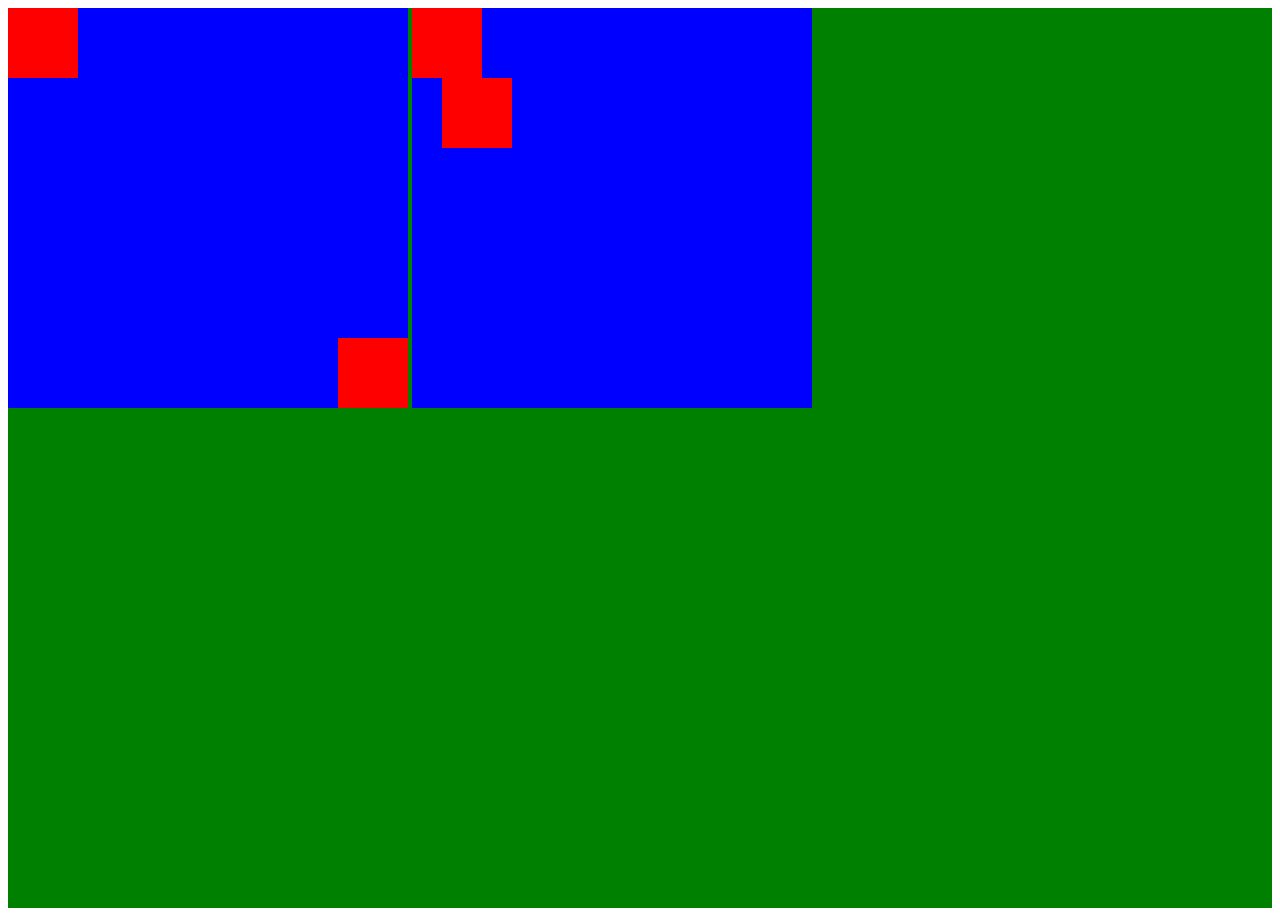
==== index.html @ 3fd34112 "Now we can enjoy with position relative and absolute" ====
<!DOCTYPE html>
<html lang="en" dir="ltr">
  <head>
    <meta charset="utf-8">
    <title>Posizionamento Quadratini</title>
    <link rel="stylesheet" href="style.css">
  </head>
  <body>

    <!-- 1 div che contiene due div -->
    <div class="container">

      <!-- due div che contengono due div ciascuno -->
      <div class="blue" id="first">
        <div class="red">
        </div>
        <div class="red">
        </div>
      </div>

      <div class="blue" id="second">
        <div class="red">
        </div>
        <div class="red">
        </div>
      </div>

    </div>
  </body>
</html>
---- style.css ----
*{
  box-sizing: border-box;
}

.container{
  width: 100%;
  height: 900px;
  background-color: green;
}

.blue{
  width: 400px;
  height: 400px;
  background-color: blue;
  display: inline-block;
  position: relative;
}

.red{
  width: 70px;
  height: 70px;
  background-color: red;
}

#first .red:last-child{
  position: absolute;
  bottom: 0;
  right: 0;
}

#second .red:last-child{
  position: relative;
  left: 30px;
}
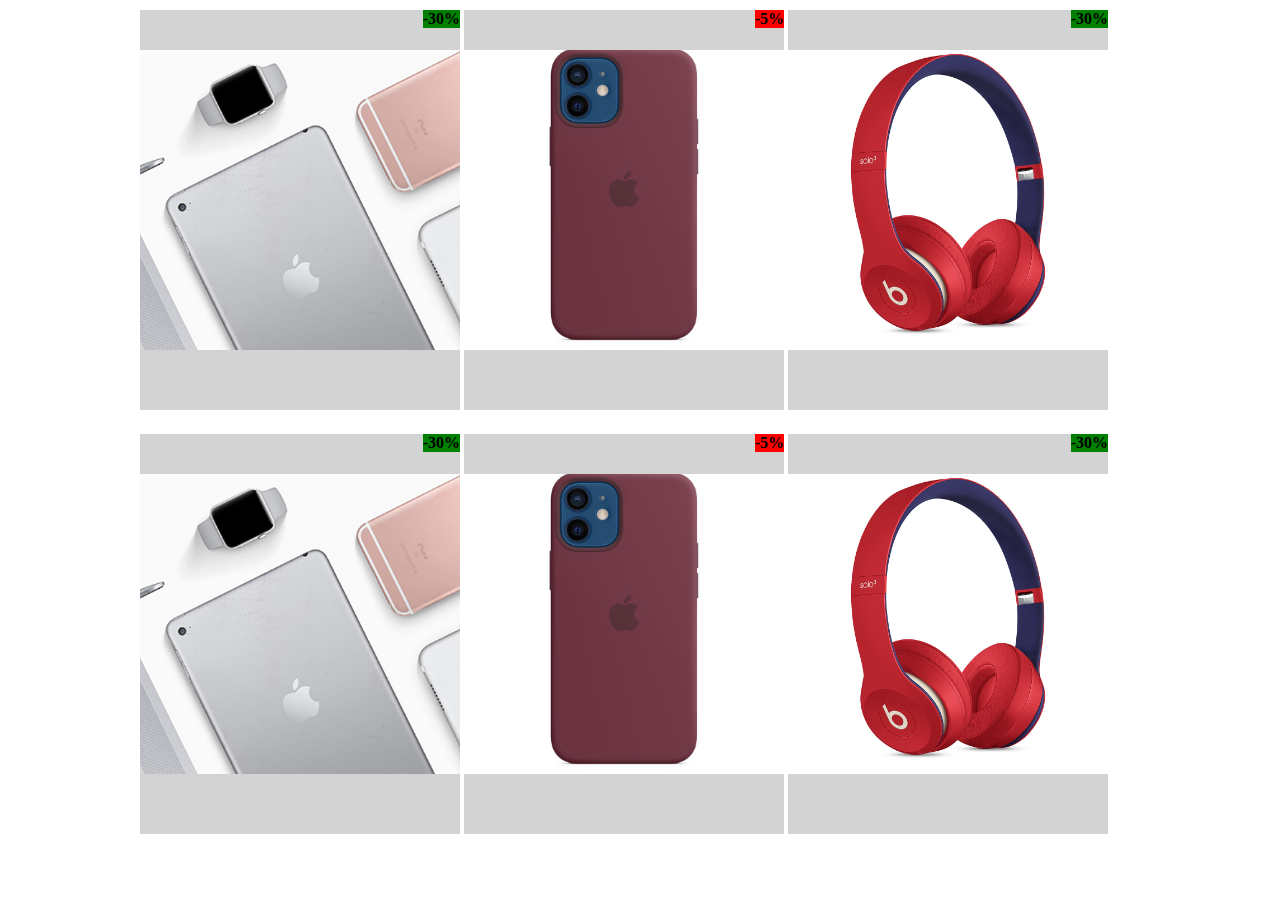
==== commit 5e408b79: "Here we can see how position works and we meet hover and display none/block" ====
--- a/index.html
+++ b/index.html
@@ -2,28 +2,64 @@
 <html lang="en" dir="ltr">
   <head>
     <meta charset="utf-8">
-    <title>Posizionamento Quadratini</title>
+    <title>Catalogo E-Commerce</title>
     <link rel="stylesheet" href="style.css">
   </head>
   <body>
 
-    <!-- 1 div che contiene due div -->
+    <!-- container for all -->
     <div class="container">
 
-      <!-- due div che contengono due div ciascuno -->
-      <div class="blue" id="first">
-        <div class="red">
+      <!-- 6 container for product -->
+      <div class="product">
+        <div class="img" id="apple"></div>
+        <div class="discount green">
+          <span>-30%</span>
         </div>
-        <div class="red">
-        </div>
+        <div class="heart">&hearts;</div>
       </div>
 
-      <div class="blue" id="second">
-        <div class="red">
+      <div class="product">
+        <div class="img" id="iphone"></div>
+        <div class="discount red">
+          <span>-5%</span>
         </div>
-        <div class="red">
+        <div class="heart">&hearts;</div>
+      </div>
+
+      <div class="product">
+        <div class="img" id="beats"></div>
+        <div class="discount green">
+          <span>-30%</span>
         </div>
+        <div class="heart">&hearts;</div>
       </div>
+
+      <div class="product">
+        <div class="img" id="apple"></div>
+        <div class="discount green">
+          <span>-30%</span>
+        </div>
+        <div class="heart">&hearts;</div>
+      </div>
+
+      <div class="product">
+        <div class="img" id="iphone"></div>
+        <div class="discount red">
+          <span>-5%</span>
+        </div>
+        <div class="heart">&hearts;</div>
+      </div>
+
+      <div class="product">
+        <div class="img" id="beats"></div>
+        <div class="discount green">
+          <span>-30%</span>
+        </div>
+        <div class="heart">&hearts;</div>
+      </div>
+
+      <!-- end productd -->
 
     </div>
   </body>
--- a/style.css
+++ b/style.css
@@ -1,34 +1,74 @@
 *{
   box-sizing: border-box;
+  margin: 0;
 }
 
 .container{
-  width: 100%;
-  height: 900px;
-  background-color: green;
+  width: 1000px;
+  margin: auto;
+
 }
 
-.blue{
-  width: 400px;
+.product{
+  width: 32%;
   height: 400px;
-  background-color: blue;
+  background-color: lightgrey;
   display: inline-block;
   position: relative;
+  margin: 10px 0;
 }
 
-.red{
-  width: 70px;
-  height: 70px;
+.heart{
+  width: 100%;
+  position: absolute;
+  bottom: 0;
+  color:lightgrey;
+  font-size: 60px;
+  color: red;
+  display: none;
+  text-align: center;
+}
+
+.product:hover .heart{
+  display: block;
+}
+
+.img{
+  width: 100%;
+  height: 300px;
+}
+
+#apple, #iphone, #beats{
+  background-size: cover;
+  background-position: center;
+  position: relative;
+  top: 40px;
+}
+
+#apple{
+  background-image: url("img/apple.jpg");
+}
+
+#iphone{
+  background-image: url("img/iphone.jpg");
+}
+
+#beats{
+  background-image: url("img/beats.jpg");
+}
+
+
+.discount{
+  position: absolute;
+  top: 0;
+  right: 0;
+  font-weight: bold;
+}
+
+.discount.red{
   background-color: red;
 }
 
-#first .red:last-child{
-  position: absolute;
-  bottom: 0;
-  right: 0;
+.discount.green{
+  background-color: green;
 }
-
-#second .red:last-child{
-  position: relative;
-  left: 30px;
-}
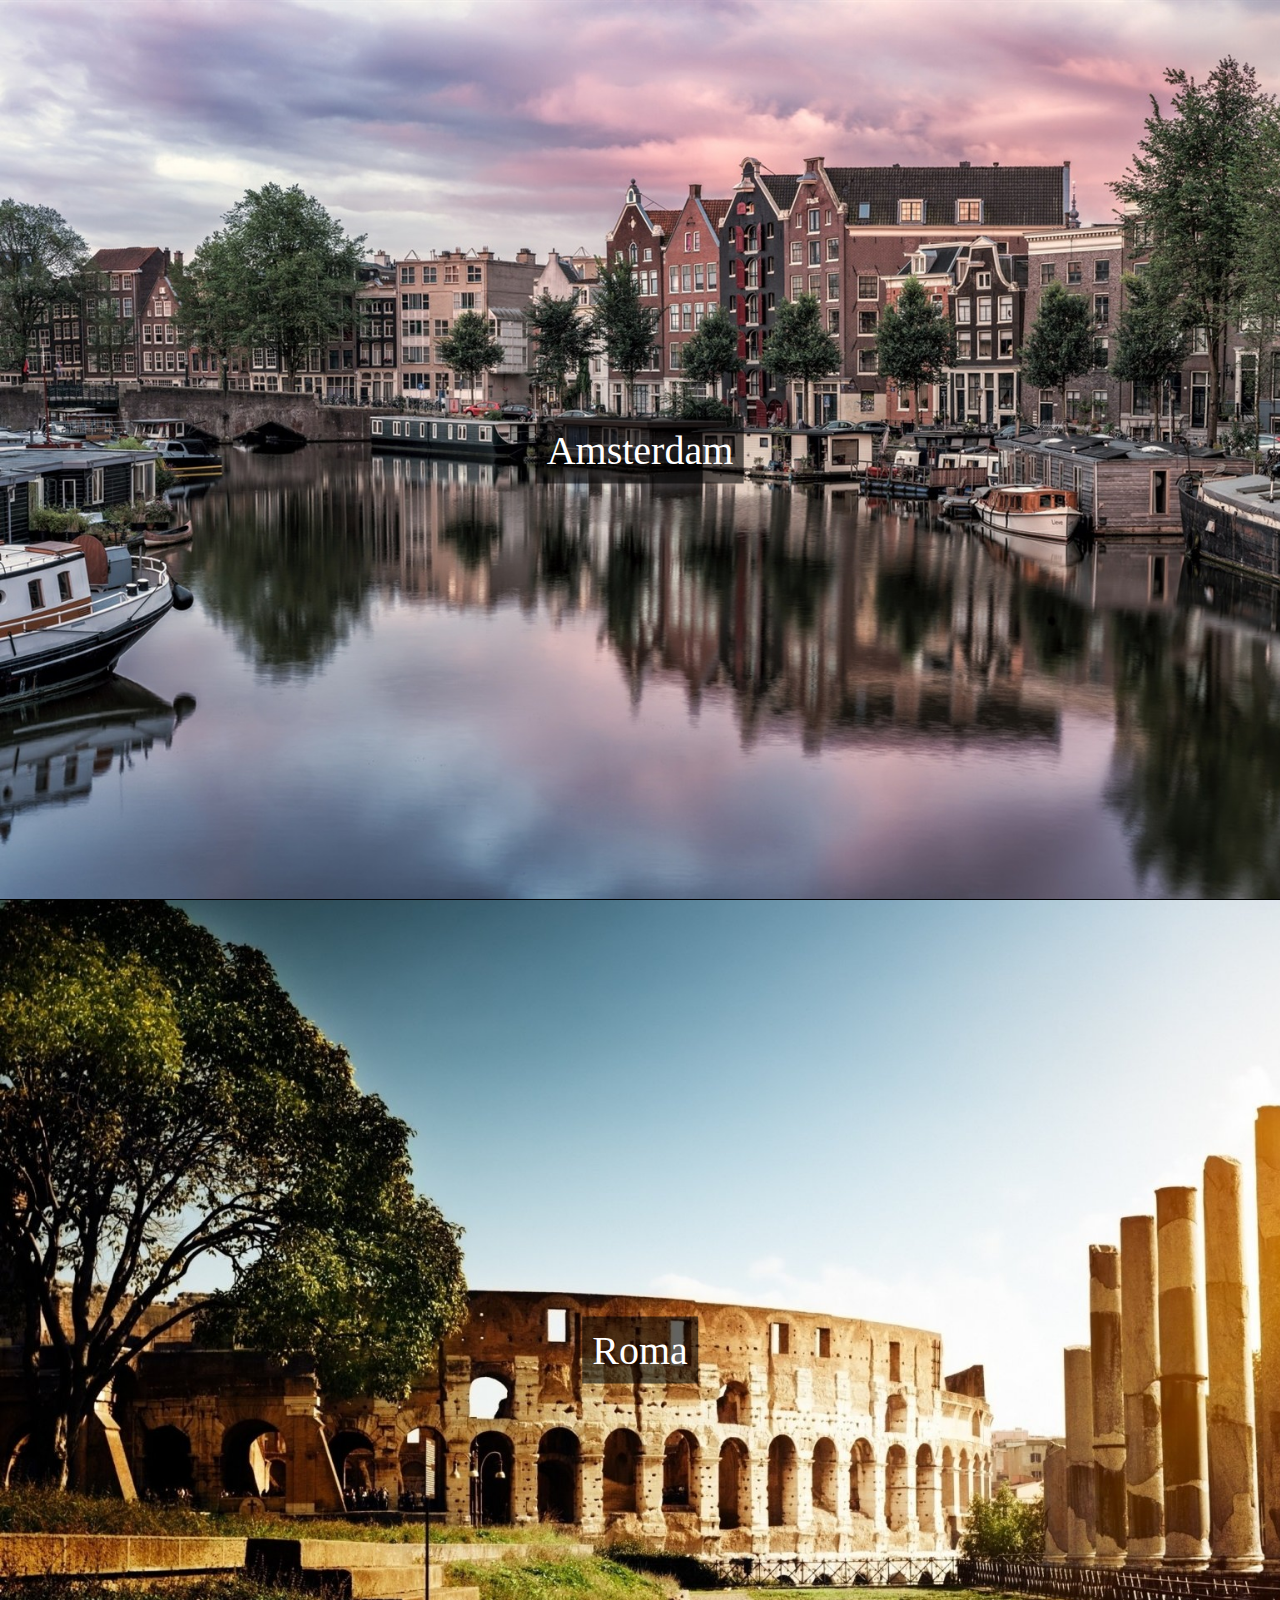
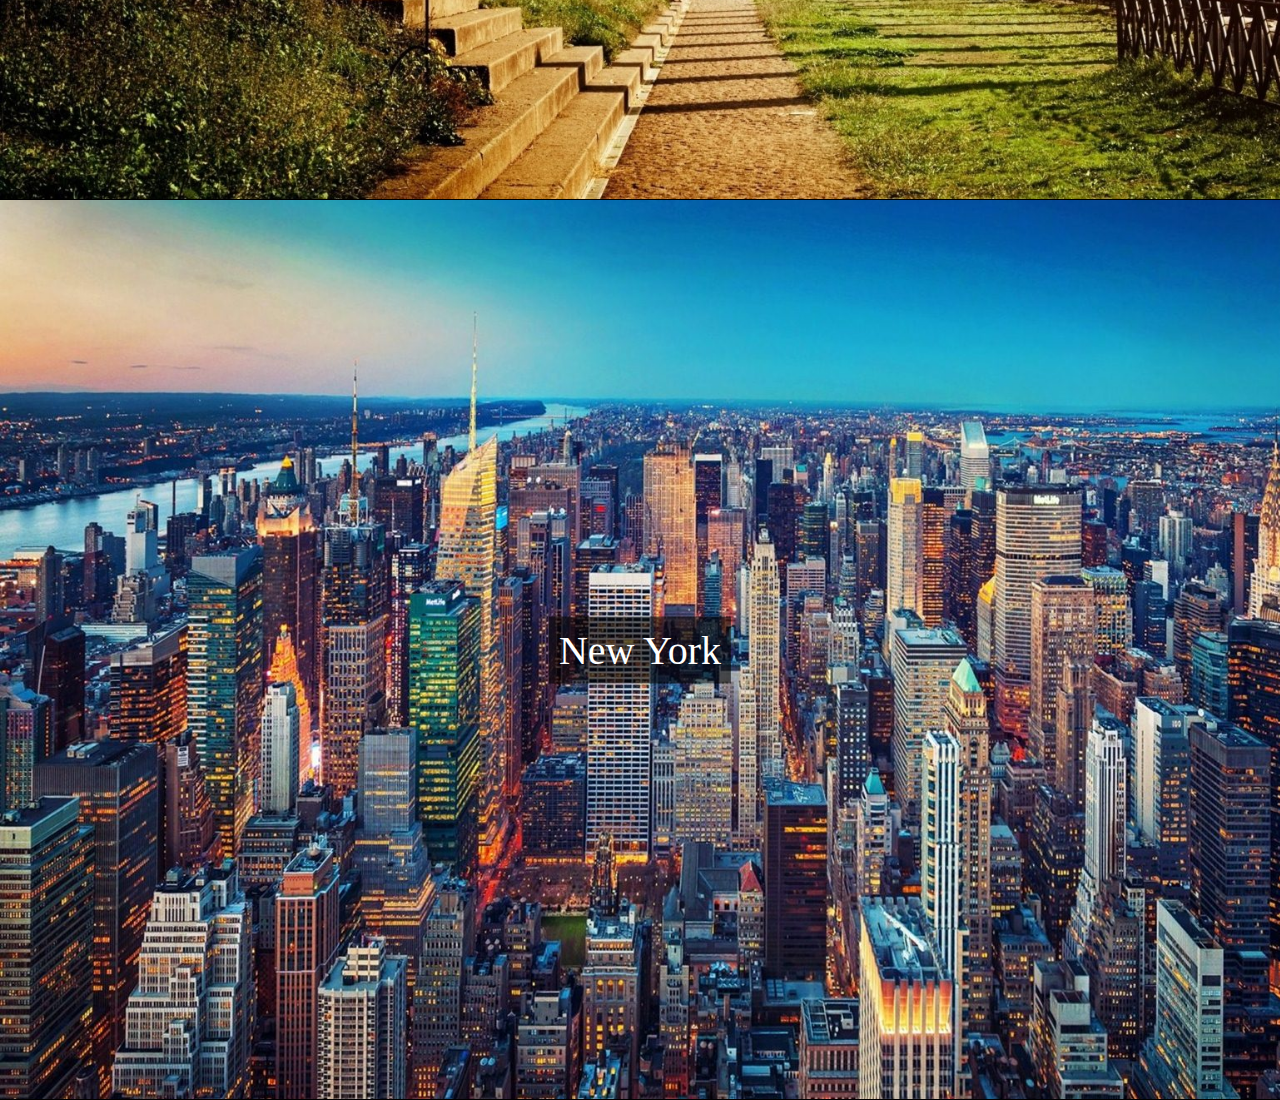
==== commit a13d00c6: "this exercise is good to strengthen position and move text in the middle of the image." ====
--- a/index.html
+++ b/index.html
@@ -2,65 +2,31 @@
 <html lang="en" dir="ltr">
   <head>
     <meta charset="utf-8">
-    <title>Catalogo E-Commerce</title>
+    <title>Blocchi Air B&B</title>
     <link rel="stylesheet" href="style.css">
   </head>
   <body>
 
-    <!-- container for all -->
-    <div class="container">
+    <!-- prima immagine -->
 
-      <!-- 6 container for product -->
-      <div class="product">
-        <div class="img" id="apple"></div>
-        <div class="discount green">
-          <span>-30%</span>
+
+      <div class="city" id="amsterdam">
+        <div class="boxText">
+          <div>Amsterdam</div>
         </div>
-        <div class="heart">&hearts;</div>
       </div>
 
-      <div class="product">
-        <div class="img" id="iphone"></div>
-        <div class="discount red">
-          <span>-5%</span>
+      <div class="city" id="rome">
+        <div class="boxText">
+          <div>Roma</div>
         </div>
-        <div class="heart">&hearts;</div>
       </div>
 
-      <div class="product">
-        <div class="img" id="beats"></div>
-        <div class="discount green">
-          <span>-30%</span>
+      <div class="city" id="newyork">
+        <div class="boxText">
+          <div>New York</div>
         </div>
-        <div class="heart">&hearts;</div>
       </div>
 
-      <div class="product">
-        <div class="img" id="apple"></div>
-        <div class="discount green">
-          <span>-30%</span>
-        </div>
-        <div class="heart">&hearts;</div>
-      </div>
-
-      <div class="product">
-        <div class="img" id="iphone"></div>
-        <div class="discount red">
-          <span>-5%</span>
-        </div>
-        <div class="heart">&hearts;</div>
-      </div>
-
-      <div class="product">
-        <div class="img" id="beats"></div>
-        <div class="discount green">
-          <span>-30%</span>
-        </div>
-        <div class="heart">&hearts;</div>
-      </div>
-
-      <!-- end productd -->
-
-    </div>
   </body>
 </html>
--- a/style.css
+++ b/style.css
@@ -1,74 +1,34 @@
 *{
+  margin: 0;
   box-sizing: border-box;
-  margin: 0;
 }
 
-.container{
-  width: 1000px;
-  margin: auto;
-
+.city{
+  height: 100vh;
+  border-bottom: 1px solid black;
+  position: relative;
+  background-size: cover;
 }
 
-.product{
-  width: 32%;
-  height: 400px;
-  background-color: lightgrey;
-  display: inline-block;
-  position: relative;
-  margin: 10px 0;
+#amsterdam{
+  background-image: url("img/amsterdam.jpg");
 }
 
-.heart{
-  width: 100%;
-  position: absolute;
-  bottom: 0;
-  color:lightgrey;
-  font-size: 60px;
-  color: red;
-  display: none;
-  text-align: center;
+#rome{
+  background-image: url("img/rome.jpg");
 }
 
-.product:hover .heart{
-  display: block;
+#newyork{
+  background-image: url("img/newyork.jpg");
 }
 
-.img{
-  width: 100%;
-  height: 300px;
+.boxText{
+  position: absolute;
+  top: 50%;
+  left: 50%;
+  transform: translate(-50%, -50%);
+  background-color: rgba(0, 0, 0, 0.6);
+  padding: 10px;
+  color: white;
+  font-size: 40px
 }
-
-#apple, #iphone, #beats{
-  background-size: cover;
-  background-position: center;
-  position: relative;
-  top: 40px;
-}
-
-#apple{
-  background-image: url("img/apple.jpg");
-}
-
-#iphone{
-  background-image: url("img/iphone.jpg");
-}
-
-#beats{
-  background-image: url("img/beats.jpg");
-}
-
-
-.discount{
-  position: absolute;
-  top: 0;
-  right: 0;
-  font-weight: bold;
-}
-
-.discount.red{
-  background-color: red;
-}
-
-.discount.green{
-  background-color: green;
-}
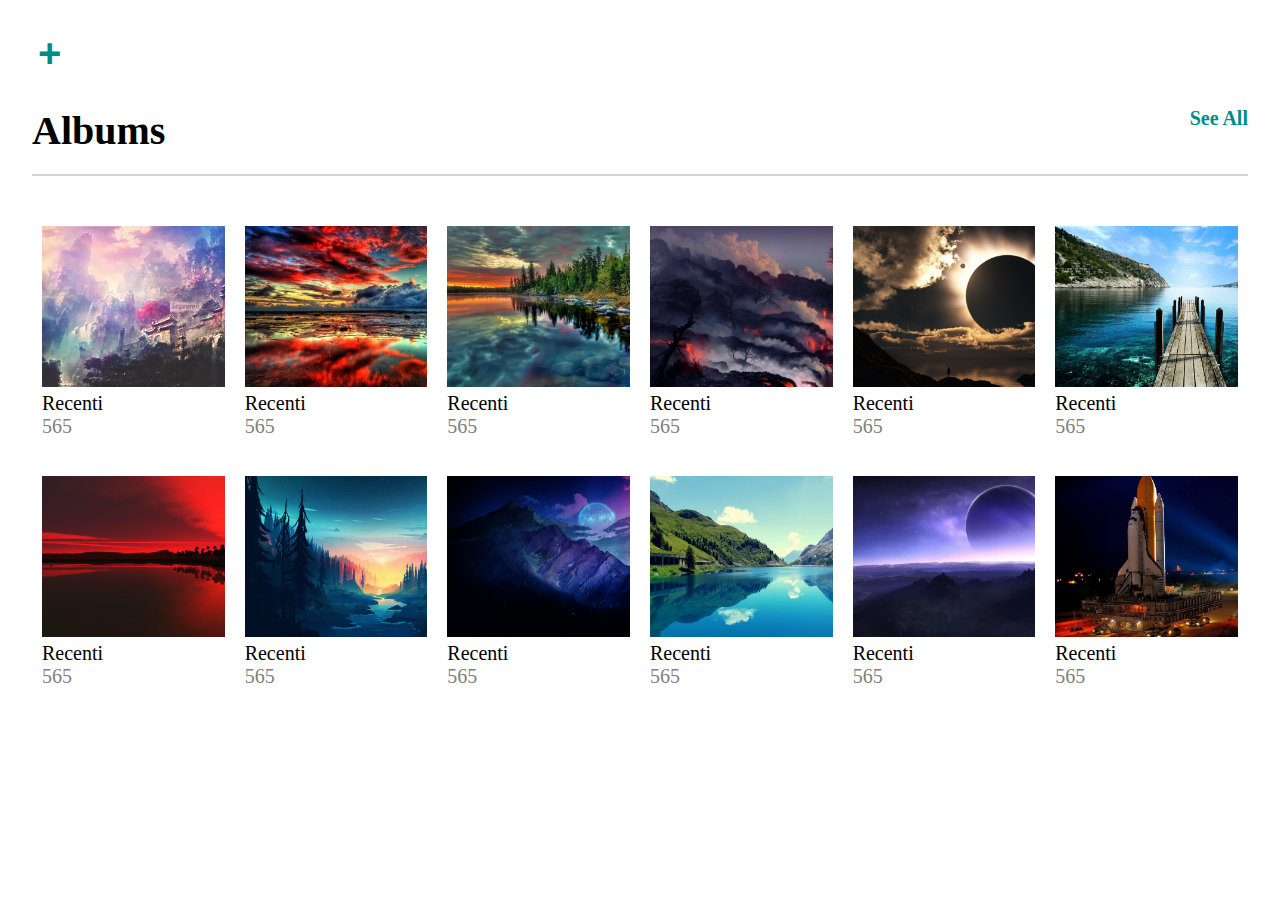
==== commit 7f313305: "with this exercise we will work with float and clear" ====
--- a/index.html
+++ b/index.html
@@ -2,31 +2,109 @@
 <html lang="en" dir="ltr">
   <head>
     <meta charset="utf-8">
-    <title>Blocchi Air B&B</title>
+    <title>Album Fotografico</title>
     <link rel="stylesheet" href="style.css">
   </head>
   <body>
+    <div class="container">
 
-    <!-- prima immagine -->
+      <header>
+
+        <!-- pulsante ADD, h1 ed pulsante See All. I pulsanti sono momentaneamente testo -->
+        <button type="button" class="iteration">+</button>
+        <div>
+          <h1>Albums</h1>
+          <span class="iteration">See All</span>
+        </div>
+        <hr>
+      </header>
+
+      <main>
+
+        <!-- una riga da 6 elementi. ognuno ha una img, un testo ed un contatore -->
+        <div class="row">
+
+          <div class="picture">
+            <div class="img" id="first"></div>
+            <span>Recenti</span>
+            <span class="counter">565</span>
+          </div>
+
+          <div class="picture">
+            <div class="img" id="second"></div>
+            <span>Recenti</span>
+            <span class="counter">565</span>
+          </div>
+
+          <div class="picture">
+            <div class="img" id="third"></div>
+            <span>Recenti</span>
+            <span class="counter">565</span>
+          </div>
+
+          <div class="picture">
+            <div class="img" id="fourth"></div>
+            <span>Recenti</span>
+            <span class="counter">565</span>
+          </div>
+
+          <div class="picture">
+            <div class="img" id="fifth"></div>
+            <span>Recenti</span>
+            <span class="counter">565</span>
+          </div>
+
+          <div class="picture">
+            <div class="img" id="sixth"></div>
+            <span>Recenti</span>
+            <span class="counter">565</span>
+          </div>
+
+        </div>
+
+        <div class="row">
+
+          <div class="picture">
+            <div class="img" id="seventh"></div>
+            <span>Recenti</span>
+            <span class="counter">565</span>
+          </div>
+
+          <div class="picture">
+            <div class="img" id="eighth"></div>
+            <span>Recenti</span>
+            <span class="counter">565</span>
+          </div>
+
+          <div class="picture">
+            <div class="img" id="ninth"></div>
+            <span>Recenti</span>
+            <span class="counter">565</span>
+          </div>
+
+          <div class="picture">
+            <div class="img" id="tenth"></div>
+            <span>Recenti</span>
+            <span class="counter">565</span>
+          </div>
+
+          <div class="picture">
+            <div class="img" id="eleventh"></div>
+            <span>Recenti</span>
+            <span class="counter">565</span>
+          </div>
+
+          <div class="picture">
+            <div class="img" id="twelfth"></div>
+            <span>Recenti</span>
+            <span class="counter">565</span>
+          </div>
+
+        </div>
+
+      </main>
 
 
-      <div class="city" id="amsterdam">
-        <div class="boxText">
-          <div>Amsterdam</div>
-        </div>
-      </div>
-
-      <div class="city" id="rome">
-        <div class="boxText">
-          <div>Roma</div>
-        </div>
-      </div>
-
-      <div class="city" id="newyork">
-        <div class="boxText">
-          <div>New York</div>
-        </div>
-      </div>
-
+    </div>
   </body>
 </html>
--- a/style.css
+++ b/style.css
@@ -1,34 +1,120 @@
 *{
+  box-sizing: border-box;
   margin: 0;
-  box-sizing: border-box;
 }
 
-.city{
-  height: 100vh;
-  border-bottom: 1px solid black;
-  position: relative;
-  background-size: cover;
+body{
+  font-family: "heebo";
+  font-size: 20px;
 }
 
-#amsterdam{
-  background-image: url("img/amsterdam.jpg");
+.container{
+  width: 95vw;
+  margin: 30px auto;
 }
 
-#rome{
-  background-image: url("img/rome.jpg");
+.iteration{
+  font-weight: bold;
+  color: darkcyan;
 }
 
-#newyork{
-  background-image: url("img/newyork.jpg");
+button{
+  background: none;
+  border: none;
+  margin-bottom: 30px;
+  font-size: 40px;
 }
 
-.boxText{
-  position: absolute;
-  top: 50%;
-  left: 50%;
-  transform: translate(-50%, -50%);
-  background-color: rgba(0, 0, 0, 0.6);
+header > div{
+  width: 100%;
+  clear: both;
+  content: "";
+  display: table;.
+}
+
+div > h1{
+  float: left;
+}
+
+div > span.iteration{
+  float: right;
+}
+
+hr{
+  border: 1px solid lightgrey;
+  margin-top: 20px;
+  margin-bottom: 40px;
+}
+
+.row{
+  width: 100%;
+  clear: both;
+  content: "";
+  display: table;.
+}
+
+.picture{
+  height: 250px;
+  width: 16.666%;
   padding: 10px;
-  color: white;
-  font-size: 40px
+  float:left;
 }
+
+.img{
+  background-size: cover;
+  height: 70%;
+  margin-bottom: 5px;
+}
+
+#first{
+    background-image: url('img/1.png');
+}
+
+#second{
+    background-image: url('img/2.jpg');
+}
+
+#third{
+    background-image: url('img/3.jpg');
+}
+
+#fourth{
+    background-image: url('img/4.jpg');
+}
+#fifth{
+    background-image: url('img/5.jpg');
+}
+
+#sixth{
+    background-image: url('img/6.jpg');
+}
+
+#seventh{
+    background-image: url('img/7.jpg');
+}
+
+#eighth{
+    background-image: url('img/8.jpg');
+}
+#ninth{
+    background-image: url('img/9.jpg');
+}
+
+#tenth{
+    background-image: url('img/10.jpg');
+}
+
+#eleventh{
+    background-image: url('img/11.jpg');
+}
+
+#twelfth{
+    background-image: url('img/12.jpg');
+}
+
+
+
+.counter{
+  display: block;
+  color: grey;
+}
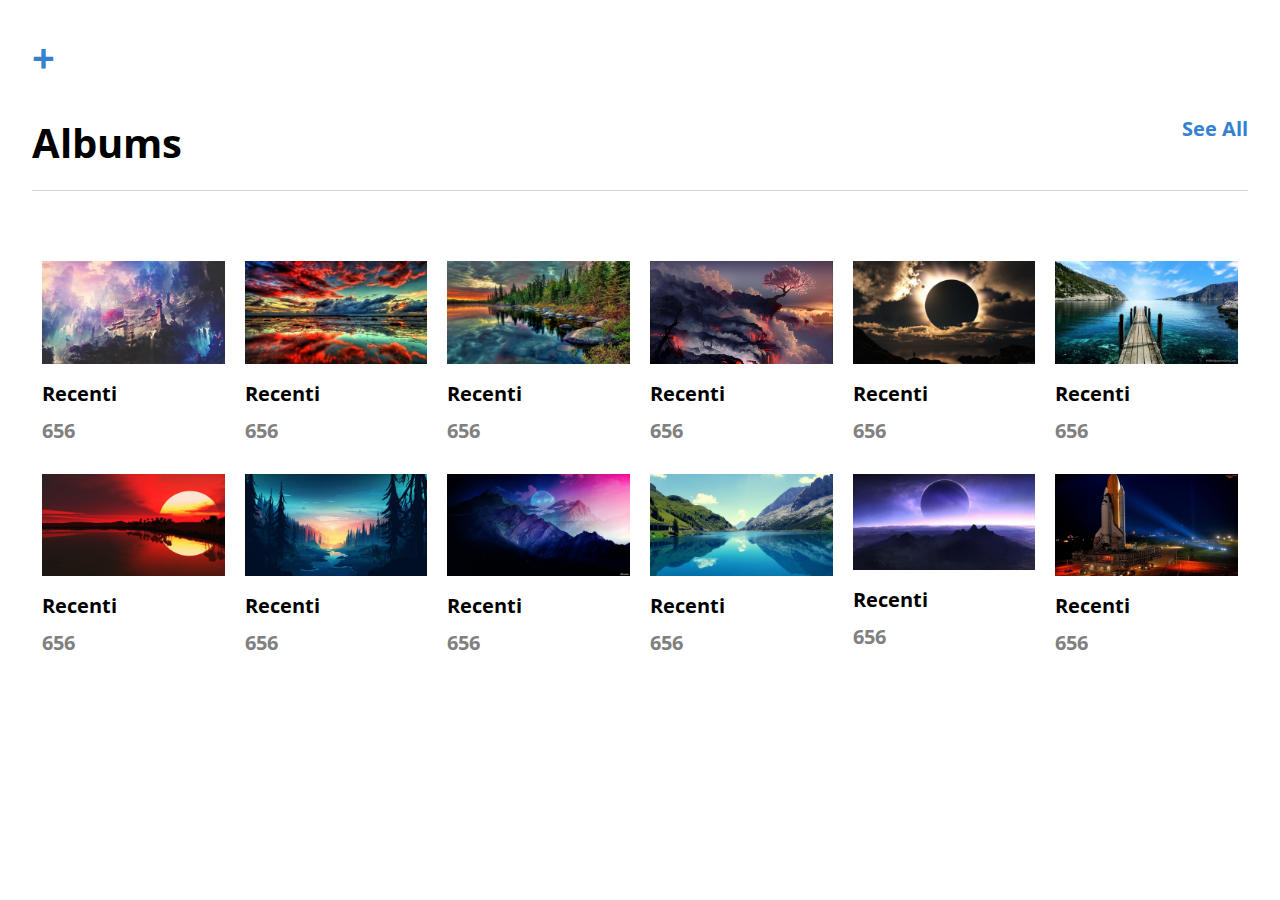
==== commit a5f3bd36: "refactoring" ====
--- a/index.html
+++ b/index.html
@@ -4,106 +4,169 @@
     <meta charset="utf-8">
     <title>Album Fotografico</title>
     <link rel="stylesheet" href="style.css">
+    <link rel="preconnect" href="https://fonts.gstatic.com">
+    <link href="https://fonts.googleapis.com/css2?family=Open+Sans&display=swap" rel="stylesheet">
   </head>
   <body>
     <div class="container">
 
-      <header>
+        <!-- pulsante ADD, h1 ed pulsante See All -->
 
-        <!-- pulsante ADD, h1 ed pulsante See All. I pulsanti sono momentaneamente testo -->
-        <button type="button" class="iteration">+</button>
-        <div>
-          <h1>Albums</h1>
-          <span class="iteration">See All</span>
-        </div>
-        <hr>
-      </header>
-
-      <main>
+          <div class="add">
+            <a href="#">+</a>
+          </div>
+          <div class="title">
+              Albums
+              <a href="#">See All</a>
+          </div>
 
         <!-- una riga da 6 elementi. ognuno ha una img, un testo ed un contatore -->
-        <div class="row">
+        <div class="albums">
 
-          <div class="picture">
-            <div class="img" id="first"></div>
-            <span>Recenti</span>
-            <span class="counter">565</span>
+          <div class="album">
+            <div class="album-img">
+              <img src="img/1.png">
+            </div>
+            <div class="album-title">
+              Recenti
+            </div>
+            <div class="album-number">
+              656
+            </div>
           </div>
 
-          <div class="picture">
-            <div class="img" id="second"></div>
-            <span>Recenti</span>
-            <span class="counter">565</span>
+          <div class="album">
+            <div class="album-img">
+              <img src="img/2.jpg">
+            </div>
+            <div class="album-title">
+              Recenti
+            </div>
+            <div class="album-number">
+              656
+            </div>
           </div>
 
-          <div class="picture">
-            <div class="img" id="third"></div>
-            <span>Recenti</span>
-            <span class="counter">565</span>
+          <div class="album">
+            <div class="album-img">
+              <img src="img/3.jpg">
+            </div>
+            <div class="album-title">
+              Recenti
+            </div>
+            <div class="album-number">
+              656
+            </div>
+          </div>
+          <div class="album">
+            <div class="album-img">
+              <img src="img/4.jpg">
+            </div>
+            <div class="album-title">
+              Recenti
+            </div>
+            <div class="album-number">
+              656
+            </div>
           </div>
 
-          <div class="picture">
-            <div class="img" id="fourth"></div>
-            <span>Recenti</span>
-            <span class="counter">565</span>
+          <div class="album">
+            <div class="album-img">
+              <img src="img/5.jpg">
+            </div>
+            <div class="album-title">
+              Recenti
+            </div>
+            <div class="album-number">
+              656
+            </div>
           </div>
 
-          <div class="picture">
-            <div class="img" id="fifth"></div>
-            <span>Recenti</span>
-            <span class="counter">565</span>
+          <div class="album">
+            <div class="album-img">
+              <img src="img/6.jpg">
+            </div>
+            <div class="album-title">
+              Recenti
+            </div>
+            <div class="album-number">
+              656
+            </div>
           </div>
 
-          <div class="picture">
-            <div class="img" id="sixth"></div>
-            <span>Recenti</span>
-            <span class="counter">565</span>
+          <div class="album">
+            <div class="album-img">
+              <img src="img/7.jpg">
+            </div>
+            <div class="album-title">
+              Recenti
+            </div>
+            <div class="album-number">
+              656
+            </div>
           </div>
 
-        </div>
-
-        <div class="row">
-
-          <div class="picture">
-            <div class="img" id="seventh"></div>
-            <span>Recenti</span>
-            <span class="counter">565</span>
+          <div class="album">
+            <div class="album-img">
+              <img src="img/8.jpg">
+            </div>
+            <div class="album-title">
+              Recenti
+            </div>
+            <div class="album-number">
+              656
+            </div>
           </div>
 
-          <div class="picture">
-            <div class="img" id="eighth"></div>
-            <span>Recenti</span>
-            <span class="counter">565</span>
+          <div class="album">
+            <div class="album-img">
+              <img src="img/9.jpg">
+            </div>
+            <div class="album-title">
+              Recenti
+            </div>
+            <div class="album-number">
+              656
+            </div>
+          </div>
+          <div class="album">
+            <div class="album-img">
+              <img src="img/10.jpg">
+            </div>
+            <div class="album-title">
+              Recenti
+            </div>
+            <div class="album-number">
+              656
+            </div>
           </div>
 
-          <div class="picture">
-            <div class="img" id="ninth"></div>
-            <span>Recenti</span>
-            <span class="counter">565</span>
+          <div class="album">
+            <div class="album-img">
+              <img src="img/11.jpg">
+            </div>
+            <div class="album-title">
+              Recenti
+            </div>
+            <div class="album-number">
+              656
+            </div>
           </div>
 
-          <div class="picture">
-            <div class="img" id="tenth"></div>
-            <span>Recenti</span>
-            <span class="counter">565</span>
+          <div class="album">
+            <div class="album-img">
+              <img src="img/12.jpg">
+            </div>
+            <div class="album-title">
+              Recenti
+            </div>
+            <div class="album-number">
+              656
+            </div>
           </div>
 
-          <div class="picture">
-            <div class="img" id="eleventh"></div>
-            <span>Recenti</span>
-            <span class="counter">565</span>
-          </div>
-
-          <div class="picture">
-            <div class="img" id="twelfth"></div>
-            <span>Recenti</span>
-            <span class="counter">565</span>
-          </div>
 
         </div>
-
-      </main>
-
 
     </div>
   </body>
--- a/style.css
+++ b/style.css
@@ -4,7 +4,8 @@
 }
 
 body{
-  font-family: "heebo";
+  font-family: 'Open Sans', sans-serif;
+  font-weight: bold;
   font-size: 20px;
 }
 
@@ -13,108 +14,38 @@
   margin: 30px auto;
 }
 
-.iteration{
-  font-weight: bold;
-  color: darkcyan;
+a{
+  font-size: 40px;
+  text-decoration: none;
+  color: #3481d0;
 }
 
-button{
-  background: none;
-  border: none;
-  margin-bottom: 30px;
+.title{
   font-size: 40px;
+  padding-bottom: 20px;
+  margin: 30px 0 60px;
+  border-bottom: 1px solid lightgrey;
 }
 
-header > div{
-  width: 100%;
-  clear: both;
-  content: "";
-  display: table;.
+.title a{
+  float: right;
+  font-size: 20px;
 }
 
-div > h1{
-  float: left;
-}
-
-div > span.iteration{
-  float: right;
-}
-
-hr{
-  border: 1px solid lightgrey;
-  margin-top: 20px;
-  margin-bottom: 40px;
-}
-
-.row{
-  width: 100%;
-  clear: both;
-  content: "";
-  display: table;.
-}
-
-.picture{
-  height: 250px;
-  width: 16.666%;
-  padding: 10px;
+.album{
+  width: calc(100% / 6 - 20px);
+  margin: 10px;
   float:left;
 }
 
-.img{
-  background-size: cover;
-  height: 70%;
-  margin-bottom: 5px;
+.album-img img{
+  width: 100%;
 }
 
-#first{
-    background-image: url('img/1.png');
+.album-title,.album-number{
+  margin: 10px 0;
 }
 
-#second{
-    background-image: url('img/2.jpg');
-}
-
-#third{
-    background-image: url('img/3.jpg');
-}
-
-#fourth{
-    background-image: url('img/4.jpg');
-}
-#fifth{
-    background-image: url('img/5.jpg');
-}
-
-#sixth{
-    background-image: url('img/6.jpg');
-}
-
-#seventh{
-    background-image: url('img/7.jpg');
-}
-
-#eighth{
-    background-image: url('img/8.jpg');
-}
-#ninth{
-    background-image: url('img/9.jpg');
-}
-
-#tenth{
-    background-image: url('img/10.jpg');
-}
-
-#eleventh{
-    background-image: url('img/11.jpg');
-}
-
-#twelfth{
-    background-image: url('img/12.jpg');
-}
-
-
-
-.counter{
-  display: block;
+.album-number{
   color: grey;
 }
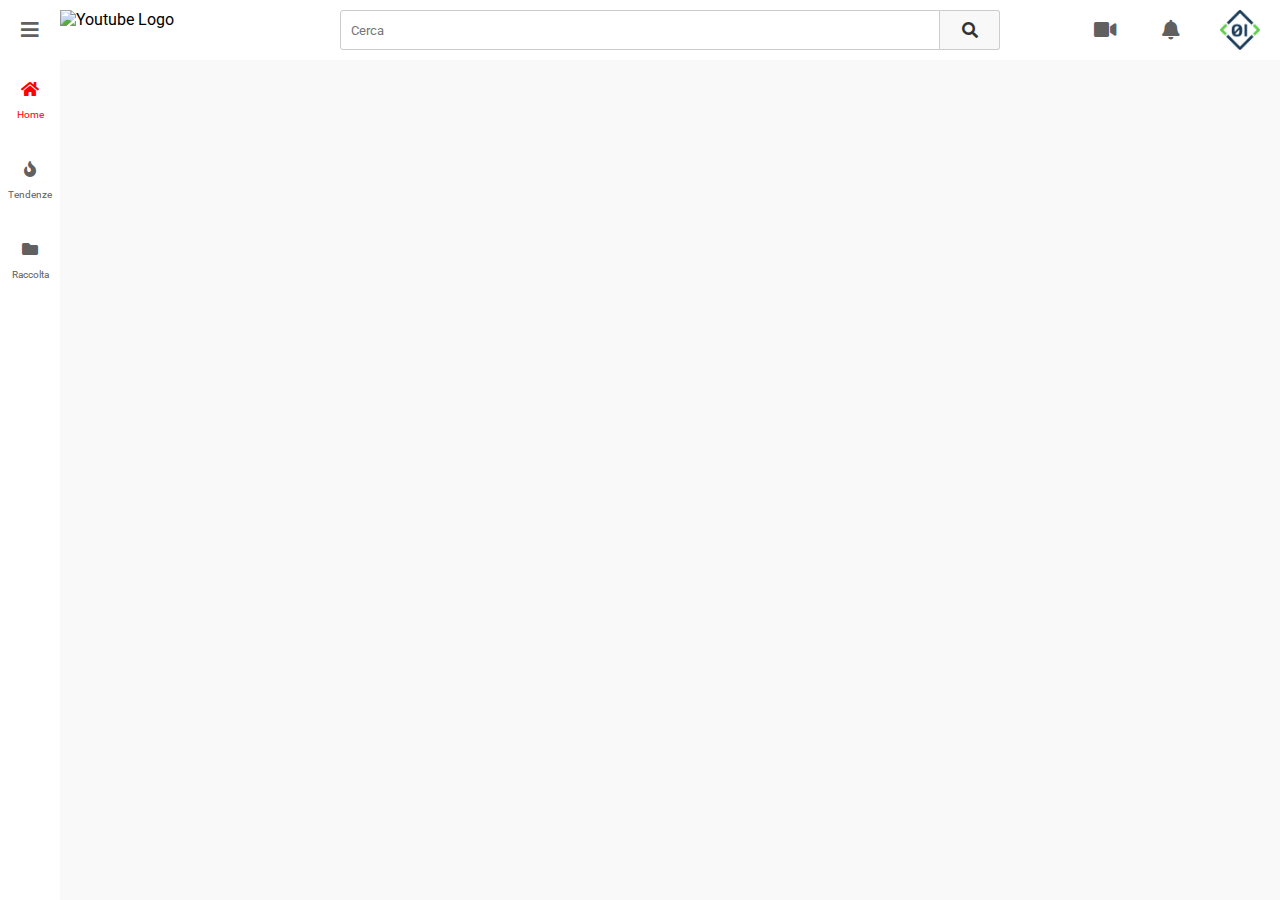
==== commit 73f9b98a: "initial commit. Now we can work with this code" ====
--- a/index.html
+++ b/index.html
@@ -1,173 +1,59 @@
 <!DOCTYPE html>
-<html lang="en" dir="ltr">
-  <head>
-    <meta charset="utf-8">
-    <title>Album Fotografico</title>
+<html>
+
+<head>
+    <meta name="viewport" content="width=device-width, initial-scale=1.0">
+    <title>BoolTube</title>
+    <link href="https://fonts.googleapis.com/css?family=Roboto&display=swap" rel="stylesheet">
+    <link rel="stylesheet" href="https://use.fontawesome.com/releases/v5.5.0/css/all.css">
     <link rel="stylesheet" href="style.css">
-    <link rel="preconnect" href="https://fonts.gstatic.com">
-    <link href="https://fonts.googleapis.com/css2?family=Open+Sans&display=swap" rel="stylesheet">
-  </head>
-  <body>
-    <div class="container">
+</head>
 
-        <!-- pulsante ADD, h1 ed pulsante See All -->
+<body>
+    <header>
+        <div class="logo">
+            <img src="https://www.guffantiformaggi.com/wp-content/uploads/2017/09/youtube.png" alt="Youtube Logo">
+        </div>
+        <div class="searchbar">
+            <div class="input-group">
+                <input type="text" name="searchbar" placeholder="Cerca" />
+                <div><i class="fas fa-search"></i></div>
+            </div>
+        </div>
+        <div class="actions">
+            <i class="fas fa-video"></i>
+            <i class="fas fa-bell"></i>
+            <div class="profile">
+                <img src="img/boolean_logo.png"
+                    alt="Profile">
+            </div>
+        </div>
+    </header>
+    <section class="sidebar">
+        <div class="hamburger">
+            <i class="fas fa-bars"></i>
+        </div>
+        <div class="actions">
+            <div class="action active">
+                <i class="fas fa-home"></i>
+                <div>Home</div>
+            </div>
+            <div class="action">
+                <i class="fas fa-fire"></i>
+                <div>Tendenze</div>
+            </div>
+            <div class="action">
+                <i class="fas fa-folder"></i>
+                <div>Raccolta</div>
+            </div>
+        </div>
+    </section>
 
-          <div class="add">
-            <a href="#">+</a>
-          </div>
-          <div class="title">
-              Albums
-              <a href="#">See All</a>
-          </div>
+    <section class="content">
 
-        <!-- una riga da 6 elementi. ognuno ha una img, un testo ed un contatore -->
-        <div class="albums">
+        <!-- Code Here -->
 
-          <div class="album">
-            <div class="album-img">
-              <img src="img/1.png">
-            </div>
-            <div class="album-title">
-              Recenti
-            </div>
-            <div class="album-number">
-              656
-            </div>
-          </div>
+    </section>
+</body>
 
-          <div class="album">
-            <div class="album-img">
-              <img src="img/2.jpg">
-            </div>
-            <div class="album-title">
-              Recenti
-            </div>
-            <div class="album-number">
-              656
-            </div>
-          </div>
-
-          <div class="album">
-            <div class="album-img">
-              <img src="img/3.jpg">
-            </div>
-            <div class="album-title">
-              Recenti
-            </div>
-            <div class="album-number">
-              656
-            </div>
-          </div>
-          <div class="album">
-            <div class="album-img">
-              <img src="img/4.jpg">
-            </div>
-            <div class="album-title">
-              Recenti
-            </div>
-            <div class="album-number">
-              656
-            </div>
-          </div>
-
-          <div class="album">
-            <div class="album-img">
-              <img src="img/5.jpg">
-            </div>
-            <div class="album-title">
-              Recenti
-            </div>
-            <div class="album-number">
-              656
-            </div>
-          </div>
-
-          <div class="album">
-            <div class="album-img">
-              <img src="img/6.jpg">
-            </div>
-            <div class="album-title">
-              Recenti
-            </div>
-            <div class="album-number">
-              656
-            </div>
-          </div>
-
-          <div class="album">
-            <div class="album-img">
-              <img src="img/7.jpg">
-            </div>
-            <div class="album-title">
-              Recenti
-            </div>
-            <div class="album-number">
-              656
-            </div>
-          </div>
-
-          <div class="album">
-            <div class="album-img">
-              <img src="img/8.jpg">
-            </div>
-            <div class="album-title">
-              Recenti
-            </div>
-            <div class="album-number">
-              656
-            </div>
-          </div>
-
-          <div class="album">
-            <div class="album-img">
-              <img src="img/9.jpg">
-            </div>
-            <div class="album-title">
-              Recenti
-            </div>
-            <div class="album-number">
-              656
-            </div>
-          </div>
-          <div class="album">
-            <div class="album-img">
-              <img src="img/10.jpg">
-            </div>
-            <div class="album-title">
-              Recenti
-            </div>
-            <div class="album-number">
-              656
-            </div>
-          </div>
-
-          <div class="album">
-            <div class="album-img">
-              <img src="img/11.jpg">
-            </div>
-            <div class="album-title">
-              Recenti
-            </div>
-            <div class="album-number">
-              656
-            </div>
-          </div>
-
-          <div class="album">
-            <div class="album-img">
-              <img src="img/12.jpg">
-            </div>
-            <div class="album-title">
-              Recenti
-            </div>
-            <div class="album-number">
-              656
-            </div>
-          </div>
-
-
-        </div>
-
-    </div>
-  </body>
 </html>
--- a/style.css
+++ b/style.css
@@ -1,51 +1,159 @@
-*{
-  box-sizing: border-box;
-  margin: 0;
+* {
+    margin: 0;
+    padding: 0;
+    box-sizing: border-box;
+    font-family: 'Roboto', sans-serif;
 }
 
-body{
-  font-family: 'Open Sans', sans-serif;
-  font-weight: bold;
-  font-size: 20px;
+body {
+    background: #F9F9F9;
 }
 
-.container{
-  width: 95vw;
-  margin: 30px auto;
+header, .sidebar {
+    position: fixed;
+    top: 0;
 }
 
-a{
-  font-size: 40px;
-  text-decoration: none;
-  color: #3481d0;
+header {
+    left: 60px;
+    width: calc(100% - 60px);
+    height: 60px;
+    background: white;
 }
 
-.title{
-  font-size: 40px;
-  padding-bottom: 20px;
-  margin: 30px 0 60px;
-  border-bottom: 1px solid lightgrey;
+header::after {
+    content: '';
+    display: table;
+    overflow: hidden;
+    clear: both;
 }
 
-.title a{
-  float: right;
-  font-size: 20px;
+header .logo, header .searchbar, header .actions {
+    float: left;
+    height: 100%;
 }
 
-.album{
-  width: calc(100% / 6 - 20px);
-  margin: 10px;
-  float:left;
+header .logo {
+    position: relative;
+    width: 20%;
 }
 
-.album-img img{
-  width: 100%;
+header .logo img {
+    margin-top: 10px;
+    height: 40px;
 }
 
-.album-title,.album-number{
-  margin: 10px 0;
+header .searchbar {
+    width: 60%;
+    text-align: center;
 }
 
-.album-number{
-  color: grey;
+header .searchbar .input-group {
+    width: auto;
+    display: inline-block;
+    height: 40px;
+    margin-top: 10px;
+    text-align: center;
+    color: #333333;
 }
+
+header .searchbar .input-group input {
+    height: 100%;
+    width: 600px;
+    padding: 0 10px;
+    border: 1px solid #CCCCCC;
+    border-radius: 3px 0 0 3px;
+}
+
+header .searchbar .input-group div {
+    float: right;
+    height: 100%;
+    width: 60px;
+    line-height: 40px;
+    border-color: #CCCCCC;
+    border-width: 1px 1px 1px 0;
+    border-style: solid;
+    background: #F8F8F8;
+    border-radius: 0 3px 3px 0;
+}
+
+header .actions {
+    width: 20%;
+    line-height: 60px;
+    text-align: right;
+    color: #606060;
+    font-size: 20px;
+}
+
+header .actions .profile {
+    float: right;
+    margin: 10px 20px;
+    width: 40px;
+    height: 40px;
+    overflow: hidden;
+    border-radius: 100%;
+    cursor: pointer;
+}
+
+header .actions .profile img {
+    height: 100%;
+}
+
+header .actions i {
+    margin: 0 20px;
+    cursor: pointer;
+}
+
+.sidebar {
+    left: 0;
+    height: 100vh;
+    width: 60px;
+    z-index: 2;
+    background: white;
+}
+
+.sidebar .hamburger {
+    width: 60px;
+    height: 60px;
+    line-height: 60px;
+    text-align: center;
+    color: #606060;
+    font-size: 20px;
+}
+
+.sidebar .actions {
+    width: 100%;
+    height: 100%;
+}
+
+.sidebar .actions .action {
+    padding: 20px 0;
+    width: 100%;
+    text-align: center;
+    color: #606060;
+}
+
+.sidebar .actions .action.active {
+    color: #FF0000;
+}
+
+.sidebar .actions .action div {
+    margin-top: 10px;
+    font-size: 10px;
+}
+
+section.content {
+    padding: 50px;
+    width: calc(100% - 60px);
+    min-height: calc(100vh - 60px);
+    margin: 60px 0 0 60px;
+}
+
+section.content::after {
+    content: '';
+    display: table;
+    overflow: hidden;
+    clear: both;
+}
+
+/* Code here */
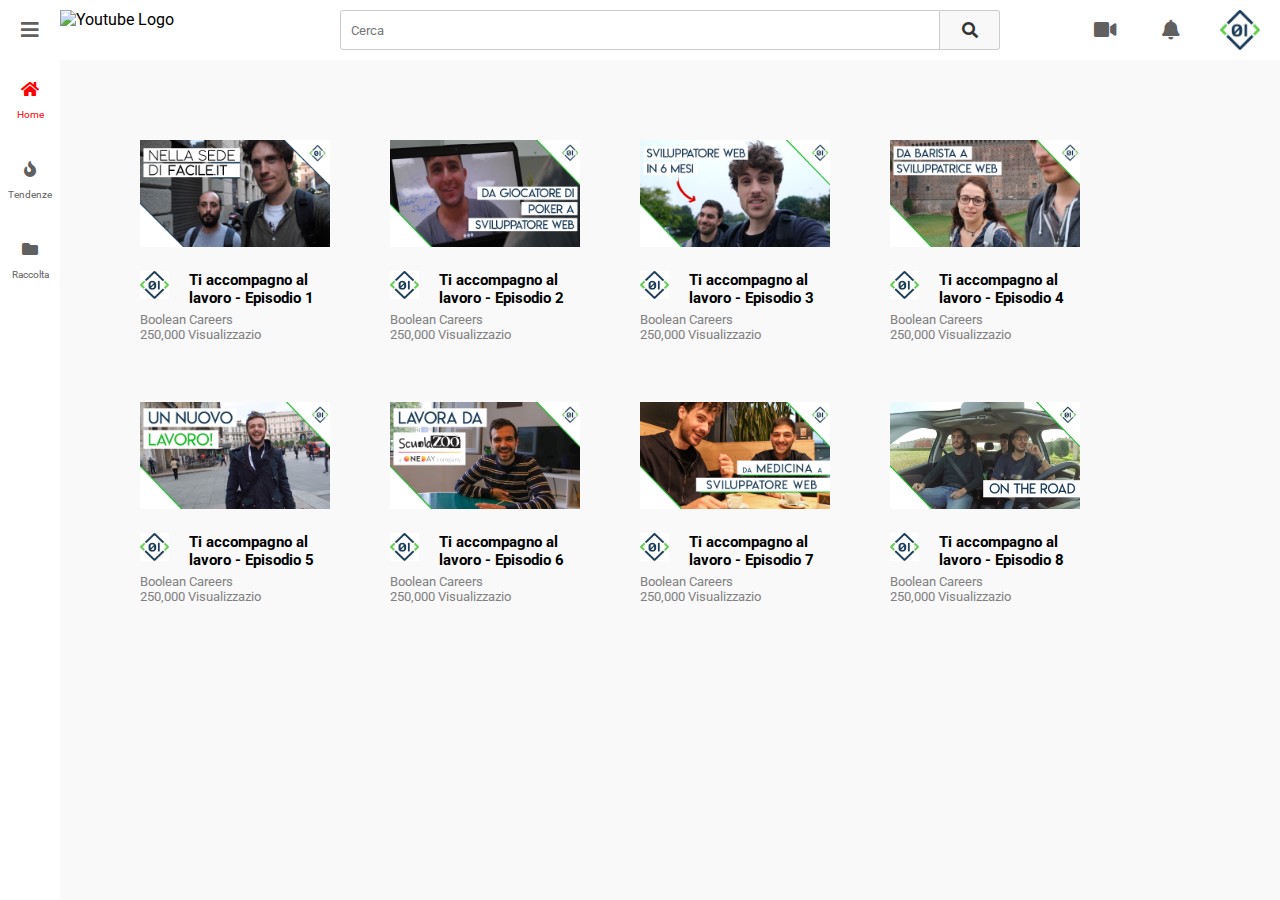
==== commit fe089564: "this code complete the exercise" ====
--- a/index.html
+++ b/index.html
@@ -52,6 +52,154 @@
     <section class="content">
 
         <!-- Code Here -->
+      <div class="videos">
+
+        <div class="video">
+          <div class="image">
+            <img src="img/accompagno_1.jpg" alt="Episodio 1">
+          </div>
+          <div class="video-icon">
+            <img src="img/boolean_logo.png">
+          </div>
+          <div class="video-title">
+            Ti accompagno al lavoro - Episodio 1
+          </div>
+          <div class="video-info">
+            Boolean Careers
+          </div>
+          <div class="video-info">
+            250,000 Visualizzazio
+          </div>
+        </div>
+
+        <div class="video">
+          <div class="image">
+            <img src="img/accompagno_2.jpg" alt="Episodio 1">
+          </div>
+          <div class="video-icon">
+            <img src="img/boolean_logo.png">
+          </div>
+          <div class="video-title">
+            Ti accompagno al lavoro - Episodio 2
+          </div>
+          <div class="video-info">
+            Boolean Careers
+          </div>
+          <div class="video-info">
+            250,000 Visualizzazio
+          </div>
+        </div>
+
+        <div class="video">
+          <div class="image">
+            <img src="img/accompagno_3.jpg" alt="Episodio 1">
+          </div>
+          <div class="video-icon">
+            <img src="img/boolean_logo.png">
+          </div>
+          <div class="video-title">
+            Ti accompagno al lavoro - Episodio 3
+          </div>
+          <div class="video-info">
+            Boolean Careers
+          </div>
+          <div class="video-info">
+            250,000 Visualizzazio
+          </div>
+        </div>
+
+        <div class="video">
+          <div class="image">
+            <img src="img/accompagno_4.jpg" alt="Episodio 1">
+          </div>
+          <div class="video-icon">
+            <img src="img/boolean_logo.png">
+          </div>
+          <div class="video-title">
+            Ti accompagno al lavoro - Episodio 4
+          </div>
+          <div class="video-info">
+            Boolean Careers
+          </div>
+          <div class="video-info">
+            250,000 Visualizzazio
+          </div>
+        </div>
+
+        <div class="video">
+          <div class="image">
+            <img src="img/accompagno_5.jpg" alt="Episodio 1">
+          </div>
+          <div class="video-icon">
+            <img src="img/boolean_logo.png">
+          </div>
+          <div class="video-title">
+            Ti accompagno al lavoro - Episodio 5
+          </div>
+          <div class="video-info">
+            Boolean Careers
+          </div>
+          <div class="video-info">
+            250,000 Visualizzazio
+          </div>
+        </div>
+
+        <div class="video">
+          <div class="image">
+            <img src="img/accompagno_6.jpg" alt="Episodio 1">
+          </div>
+          <div class="video-icon">
+            <img src="img/boolean_logo.png">
+          </div>
+          <div class="video-title">
+            Ti accompagno al lavoro - Episodio 6
+          </div>
+          <div class="video-info">
+            Boolean Careers
+          </div>
+          <div class="video-info">
+            250,000 Visualizzazio
+          </div>
+        </div>
+
+        <div class="video">
+          <div class="image">
+            <img src="img/accompagno_7.jpg" alt="Episodio 1">
+          </div>
+          <div class="video-icon">
+            <img src="img/boolean_logo.png">
+          </div>
+          <div class="video-title">
+            Ti accompagno al lavoro - Episodio 7
+          </div>
+          <div class="video-info">
+            Boolean Careers
+          </div>
+          <div class="video-info">
+            250,000 Visualizzazio
+          </div>
+        </div>
+
+        <div class="video">
+          <div class="image">
+            <img src="img/accompagno_8.jpg" alt="Episodio 1">
+          </div>
+          <div class="video-icon">
+            <img src="img/boolean_logo.png">
+          </div>
+          <div class="video-title">
+            Ti accompagno al lavoro - Episodio 8
+          </div>
+          <div class="video-info">
+            Boolean Careers
+          </div>
+          <div class="video-info">
+            250,000 Visualizzazio
+          </div>
+        </div>
+
+
+      </div>
 
     </section>
 </body>
--- a/style.css
+++ b/style.css
@@ -157,3 +157,39 @@
 }
 
 /* Code here */
+
+section.content .videos{
+  padding-right: 120px;
+}
+
+section.content .videos .video{
+  padding: 30px;
+  width: calc(100% / 4);
+  float: left;
+}
+
+section.content .videos .video .image img{
+  width: 100%;
+  margin-bottom: 20px;
+}
+
+section.content .videos .video .video-icon{
+  width: 15%;
+}
+
+section.content .videos .video .video-icon img{
+  width: 100%;
+  float: left;
+  margin-right: 20px;
+}
+
+section.content .videos .video .video-title{
+  font-weight: bold;
+  font-size: 15px;
+  margin-bottom: 5px;
+}
+
+section.content .videos .video .video-info{
+  color: grey;
+  font-size: 13px;
+}
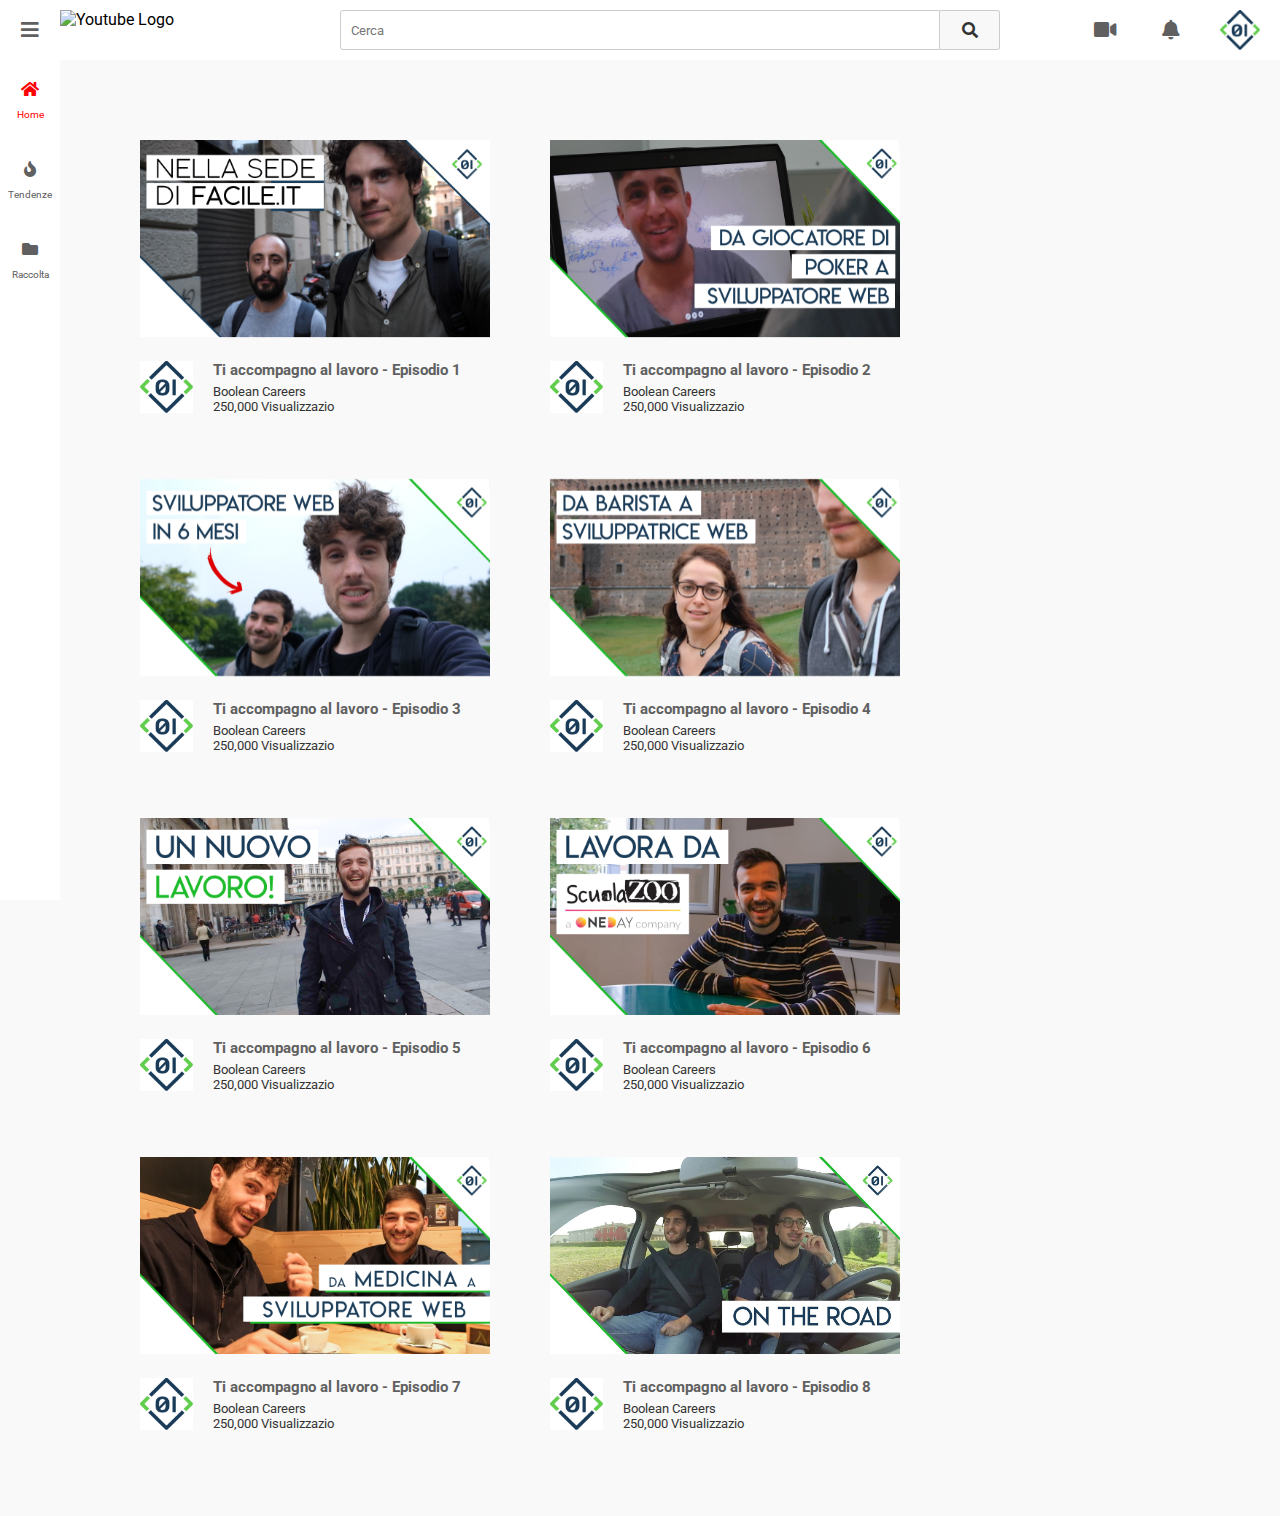
==== commit 909f3a6a: "refactoring" ====
--- a/index.html
+++ b/index.html
@@ -52,154 +52,114 @@
     <section class="content">
 
         <!-- Code Here -->
-      <div class="videos">
 
-        <div class="video">
+         <a href="#" class="video">
           <div class="image">
             <img src="img/accompagno_1.jpg" alt="Episodio 1">
           </div>
           <div class="video-icon">
             <img src="img/boolean_logo.png">
           </div>
-          <div class="video-title">
-            Ti accompagno al lavoro - Episodio 1
+          <div class="video-info">
+            <h3>Ti accompagno al lavoro - Episodio 1</h3>
+            <p>Boolean Careers <br> 250,000 Visualizzazio</p>
           </div>
-          <div class="video-info">
-            Boolean Careers
-          </div>
-          <div class="video-info">
-            250,000 Visualizzazio
-          </div>
-        </div>
+        </a>
 
-        <div class="video">
+         <a href="#" class="video">
           <div class="image">
-            <img src="img/accompagno_2.jpg" alt="Episodio 1">
+            <img src="img/accompagno_2.jpg" alt="Episodio 2">
           </div>
           <div class="video-icon">
             <img src="img/boolean_logo.png">
           </div>
-          <div class="video-title">
-            Ti accompagno al lavoro - Episodio 2
+          <div class="video-info">
+            <h3>Ti accompagno al lavoro - Episodio 2</h3>
+            <p>Boolean Careers <br> 250,000 Visualizzazio</p>
           </div>
-          <div class="video-info">
-            Boolean Careers
-          </div>
-          <div class="video-info">
-            250,000 Visualizzazio
-          </div>
-        </div>
+        </a>
 
-        <div class="video">
+         <a href="#" class="video">
           <div class="image">
-            <img src="img/accompagno_3.jpg" alt="Episodio 1">
+            <img src="img/accompagno_3.jpg" alt="Episodio 3">
           </div>
           <div class="video-icon">
             <img src="img/boolean_logo.png">
           </div>
-          <div class="video-title">
-            Ti accompagno al lavoro - Episodio 3
+          <div class="video-info">
+            <h3>Ti accompagno al lavoro - Episodio 3</h3>
+            <p>Boolean Careers <br> 250,000 Visualizzazio</p>
           </div>
-          <div class="video-info">
-            Boolean Careers
-          </div>
-          <div class="video-info">
-            250,000 Visualizzazio
-          </div>
-        </div>
+        </a>
 
-        <div class="video">
+         <a href="#" class="video">
           <div class="image">
-            <img src="img/accompagno_4.jpg" alt="Episodio 1">
+            <img src="img/accompagno_4.jpg" alt="Episodio 4">
           </div>
           <div class="video-icon">
             <img src="img/boolean_logo.png">
           </div>
-          <div class="video-title">
-            Ti accompagno al lavoro - Episodio 4
+          <div class="video-info">
+            <h3>Ti accompagno al lavoro - Episodio 4</h3>
+            <p>Boolean Careers <br> 250,000 Visualizzazio</p>
           </div>
-          <div class="video-info">
-            Boolean Careers
-          </div>
-          <div class="video-info">
-            250,000 Visualizzazio
-          </div>
-        </div>
+        </a>
 
-        <div class="video">
+         <a href="#" class="video">
           <div class="image">
-            <img src="img/accompagno_5.jpg" alt="Episodio 1">
+            <img src="img/accompagno_5.jpg" alt="Episodio 5">
           </div>
           <div class="video-icon">
             <img src="img/boolean_logo.png">
           </div>
-          <div class="video-title">
-            Ti accompagno al lavoro - Episodio 5
+          <div class="video-info">
+            <h3>Ti accompagno al lavoro - Episodio 5</h3>
+            <p>Boolean Careers <br> 250,000 Visualizzazio</p>
           </div>
-          <div class="video-info">
-            Boolean Careers
-          </div>
-          <div class="video-info">
-            250,000 Visualizzazio
-          </div>
-        </div>
+        </a>
 
-        <div class="video">
+         <a href="#" class="video">
           <div class="image">
-            <img src="img/accompagno_6.jpg" alt="Episodio 1">
+            <img src="img/accompagno_6.jpg" alt="Episodio 6">
           </div>
           <div class="video-icon">
             <img src="img/boolean_logo.png">
           </div>
-          <div class="video-title">
-            Ti accompagno al lavoro - Episodio 6
+          <div class="video-info">
+            <h3>Ti accompagno al lavoro - Episodio 6</h3>
+            <p>Boolean Careers <br> 250,000 Visualizzazio</p>
           </div>
-          <div class="video-info">
-            Boolean Careers
-          </div>
-          <div class="video-info">
-            250,000 Visualizzazio
-          </div>
-        </div>
+        </a>
 
-        <div class="video">
+        <a href="#" class="video">
           <div class="image">
-            <img src="img/accompagno_7.jpg" alt="Episodio 1">
+            <img src="img/accompagno_7.jpg" alt="Episodio 7">
           </div>
           <div class="video-icon">
             <img src="img/boolean_logo.png">
           </div>
-          <div class="video-title">
-            Ti accompagno al lavoro - Episodio 7
+          <div class="video-info">
+            <h3>Ti accompagno al lavoro - Episodio 7</h3>
+            <p>Boolean Careers <br> 250,000 Visualizzazio</p>
           </div>
-          <div class="video-info">
-            Boolean Careers
-          </div>
-          <div class="video-info">
-            250,000 Visualizzazio
-          </div>
-        </div>
+        </a>
 
-        <div class="video">
+         <a href="#" class="video">
           <div class="image">
-            <img src="img/accompagno_8.jpg" alt="Episodio 1">
+            <img src="img/accompagno_8.jpg" alt="Episodio 8">
           </div>
           <div class="video-icon">
             <img src="img/boolean_logo.png">
           </div>
-          <div class="video-title">
-            Ti accompagno al lavoro - Episodio 8
+          <div class="video-info">
+            <h3>Ti accompagno al lavoro - Episodio 8</h3>
+            <p>Boolean Careers <br> 250,000 Visualizzazio</p>
           </div>
-          <div class="video-info">
-            Boolean Careers
-          </div>
-          <div class="video-info">
-            250,000 Visualizzazio
-          </div>
-        </div>
+        </a>
 
 
-      </div>
+
+
 
     </section>
 </body>
--- a/style.css
+++ b/style.css
@@ -158,38 +158,52 @@
 
 /* Code here */
 
-section.content .videos{
-  padding-right: 120px;
-}
-
-section.content .videos .video{
-  padding: 30px;
-  width: calc(100% / 4);
+section.content .video{
+  margin: 30px;
+  width: 350px;
   float: left;
 }
 
-section.content .videos .video .image img{
+section.content .video .image {
+  position: relative;
+}
+
+section.content .video:hover .image::after {
+  content: '12:13';
+  background: rgba(0, 0, 0, 0.7);
+  padding: 5px;
+  color: white;
+  font-size: 13px;
+  position: absolute;
+  bottom: 25px;
+  right: 0;
+}
+
+section.content .video .image img{
   width: 100%;
   margin-bottom: 20px;
 }
 
-section.content .videos .video .video-icon{
+section.content .video .video-icon{
   width: 15%;
 }
 
-section.content .videos .video .video-icon img{
+section.content .video .video-icon img{
   width: 100%;
   float: left;
   margin-right: 20px;
 }
 
-section.content .videos .video .video-title{
+section.content .video .video-info{
+  font-size: 13px;
+  margin-bottom: 5px;
+  color: #333333;
+  float: left;
+}
+
+section.content .video .video-info h3{
+  font-size: 15px;
+  color: #606060;
   font-weight: bold;
-  font-size: 15px;
   margin-bottom: 5px;
 }
-
-section.content .videos .video .video-info{
-  color: grey;
-  font-size: 13px;
-}
